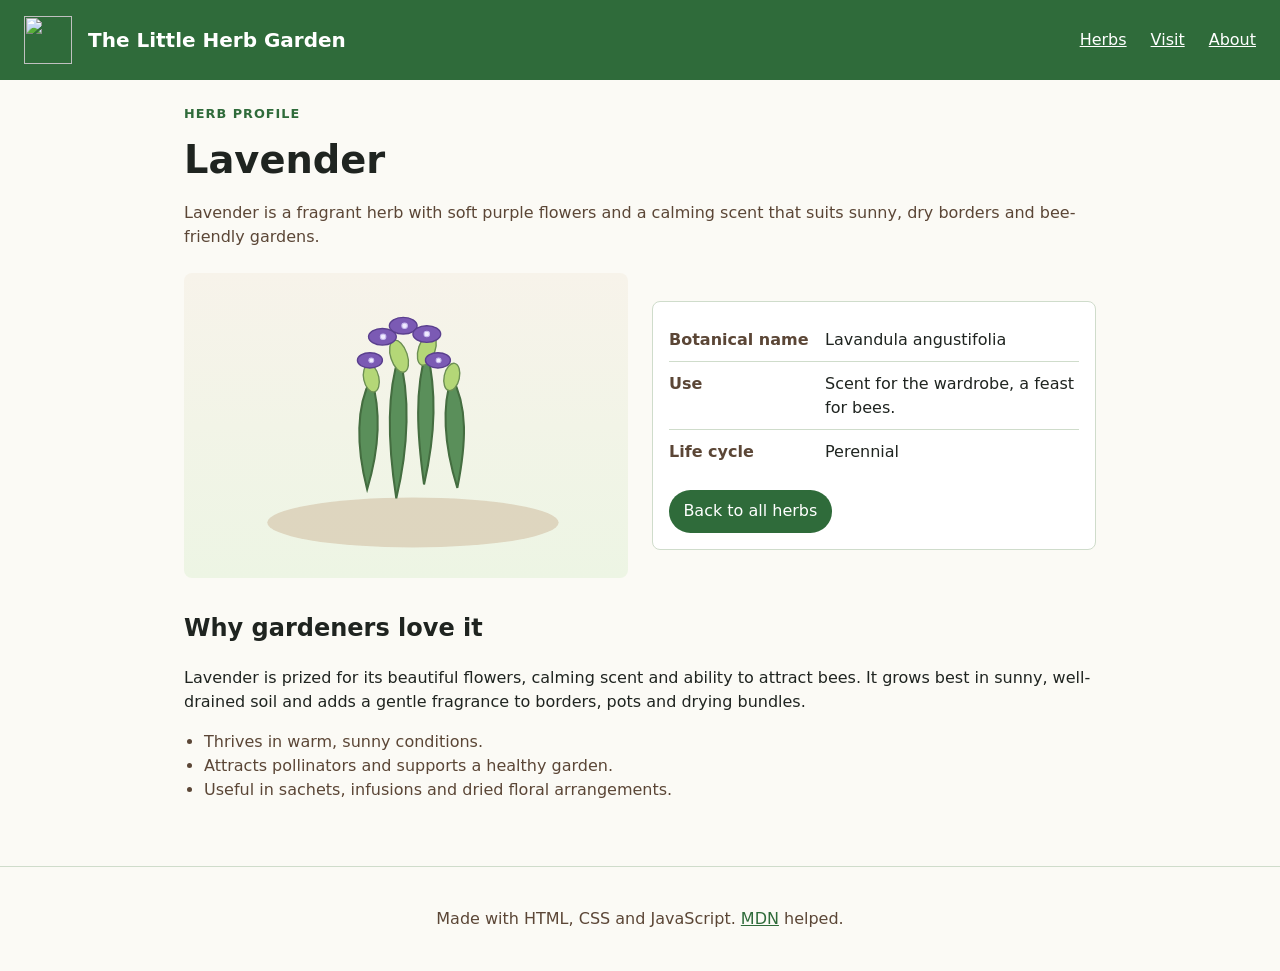
==== lavender.html @ fe7ba723 "Added lavender.html and lavender.svg, modified app.js and style.css to include new lavender content." ====
<!doctype html>
<html lang="en">
<head>
  <meta charset="utf-8">
  <meta name="viewport" content="width=device-width, initial-scale=1">
  <title>Lavender | The Little Herb Garden</title>
  <meta name="description" content="Lavender is a fragrant herb with purple flowers, a calming scent, and a place in sunny, bee-friendly gardens.">
  <link rel="icon" href="images/Logo.svg" type="image/svg+xml">
  <link rel="stylesheet" href="style.css">
</head>
<body>
    <header class="site-header">
    <img class="logo" src="images/Logo.svg" alt="" width="48" height="48">
    <p class="site-name">The Little Herb Garden</p>
    <nav>
      <ul>
        <li><a href="index.html#herbs">Herbs</a></li>
        <li><a href="index.html#visit">Visit</a></li>
        <li><a href="index.html#about">About</a></li>
      </ul>
    </nav>
    </header>

  <main class="detail-page">
    <article class="herb-detail" aria-labelledby="lavender-title">
      <p class="eyebrow">Herb profile</p>
      <h1 id="lavender-title" class="detail-title">Lavender</h1>
      <p class="detail-summary">Lavender is a fragrant herb with soft purple flowers and a calming scent that suits sunny, dry borders and bee-friendly gardens.</p>

      <div class="herb-layout">
        <figure class="detail-figure">
          <img src="images/lavender.svg">
        </figure>

        <aside class="detail-card" aria-label="Lavender details">
          <dl class="detail-meta">
            <div>
              <dt>Botanical name</dt>
              <dd>Lavandula angustifolia</dd>
            </div>
            <div>
              <dt>Use</dt>
              <dd>Scent for the wardrobe, a feast for bees.</dd>
            </div>
            <div>
              <dt>Life cycle</dt>
              <dd>Perennial</dd>
            </div>
          </dl>

          <a class="button" href="index.html#herbs">Back to all herbs</a>
        </aside>
      </div>

      <section class="detail-copy" aria-labelledby="lavender-care">
        <h2 id="lavender-care">Why gardeners love it</h2>
        <p>Lavender is prized for its beautiful flowers, calming scent and ability to attract bees. It grows best in sunny, well-drained soil and adds a gentle fragrance to borders, pots and drying bundles.</p>
        <ul>
          <li>Thrives in warm, sunny conditions.</li>
          <li>Attracts pollinators and supports a healthy garden.</li>
          <li>Useful in sachets, infusions and dried floral arrangements.</li>
        </ul>
      </section>
    </article>
  </main>
  <footer>
    <p>Made with HTML, CSS and JavaScript.
      <a href="https://developer.mozilla.org/">MDN</a> helped.</p>
  </footer>
</body>
</html>
---- style.css ----
/* The Little Herb Garden */

:root {
  --leaf: #2f6b3a;
  --leaf-light: #e7f1e4;
  --soil: #5b4636;
  --paper: #fbfaf5;
  --ink: #1f2420;
  --line: #cfdccb;
}

* {
  box-sizing: border-box;
}

body {
  margin: 0;
  font-family: system-ui, sans-serif;
  line-height: 1.5;
  color: var(--ink);
  background: var(--paper);
}

a {
  color: var(--leaf);
}

.site-header {
  display: flex;
  flex-wrap: wrap;
  align-items: center;
  gap: 1rem;
  padding: 1rem 1.5rem;
  background: var(--leaf);
  color: white;
}

.site-header a {
  color: white;
}

.site-name {
  margin: 0;
  font-size: 1.25rem;
  font-weight: 700;
}

nav {
  margin-left: auto;
}

nav ul {
  display: flex;
  gap: 1.5rem;
  margin: 0;
  padding: 0;
  list-style: none;
}

main {
  max-width: 60rem;
  margin: 0 auto;
  padding: 1.5rem;
}

section {
  margin-bottom: 2.5rem;
}

.intro {
  display: grid;
  gap: 1.5rem;
  align-items: center;
}

@media (min-width: 40rem) {
  .intro {
    grid-template-columns: 1fr 1fr;
  }
}

.hero {
  width: 100%;
  height: auto;
  border-radius: 0.5rem;
}

.cards {
  display: grid;
  grid-template-columns: repeat(auto-fill, minmax(14rem, 1fr));
  gap: 1rem;
  margin: 0;
  padding: 0;
  list-style: none;
}

.card {
  padding: 1rem;
  border: 1px solid var(--line);
  border-radius: 0.5rem;
  background: white;
}

.card h3 {
  margin: 0;
}

.card a {
  color: var(--leaf);
  text-decoration: none;
}

.card a:hover,
.card a:focus-visible {
  text-decoration: underline;
}

.latin {
  margin: 0 0 0.5rem;
  font-style: italic;
  color: var(--soil);
}

.life {
  display: inline-block;
  margin: 0;
  padding: 0.1rem 0.6rem;
  border-radius: 1rem;
  background: var(--leaf-light);
  font-size: 0.875rem;
}

.detail-page {
  max-width: 60rem;
  margin: 0 auto;
  padding: 1.5rem;
}

.eyebrow {
  margin: 0 0 0.5rem;
  font-size: 0.8rem;
  font-weight: 700;
  letter-spacing: 0.08em;
  text-transform: uppercase;
  color: var(--leaf);
}

.detail-title {
  margin: 0 0 0.75rem;
  font-size: clamp(2rem, 3vw, 3rem);
}

.detail-summary {
  margin: 0 0 1.5rem;
  color: var(--soil);
}

.herb-layout {
  display: grid;
  grid-template-columns: 1fr 1fr;
  gap: 1.5rem;
  align-items: center;
}

.detail-figure {
  margin: 0;
  padding: 0;
}

.detail-figure img {
  display: block;
  width: 100%;
  height: auto;
  border-radius: 0.5rem;
}

.detail-card {
  padding: 1rem;
  border: 1px solid var(--line);
  border-radius: 0.5rem;
  background: white;
}

.detail-meta {
  margin: 0 0 1rem;
}

.detail-meta div {
  display: grid;
  grid-template-columns: 9rem 1fr;
  gap: 0.75rem;
  padding: 0.6rem 0;
  border-bottom: 1px solid var(--line);
}

.detail-meta div:last-child {
  border-bottom: none;
}

.detail-meta dt {
  font-weight: 700;
  color: var(--soil);
}

.detail-meta dd {
  margin: 0;
}

.button {
  display: inline-block;
  padding: 0.6rem 0.9rem;
  border-radius: 999px;
  background: var(--leaf);
  color: white;
  text-decoration: none;
}

.detail-copy {
  margin-top: 2rem;
}

.detail-copy h2 {
  margin-top: 0;
}

.detail-copy ul {
  margin: 0;
  padding-left: 1.25rem;
  color: var(--soil);
}

@media (max-width: 40rem) {
  .herb-layout {
    grid-template-columns: 1fr;
  }

  .detail-meta div {
    grid-template-columns: 1fr;
  }
}

footer {
  padding: 1.5rem;
  border-top: 1px solid var(--line);
  text-align: center;
  color: var(--soil);
}
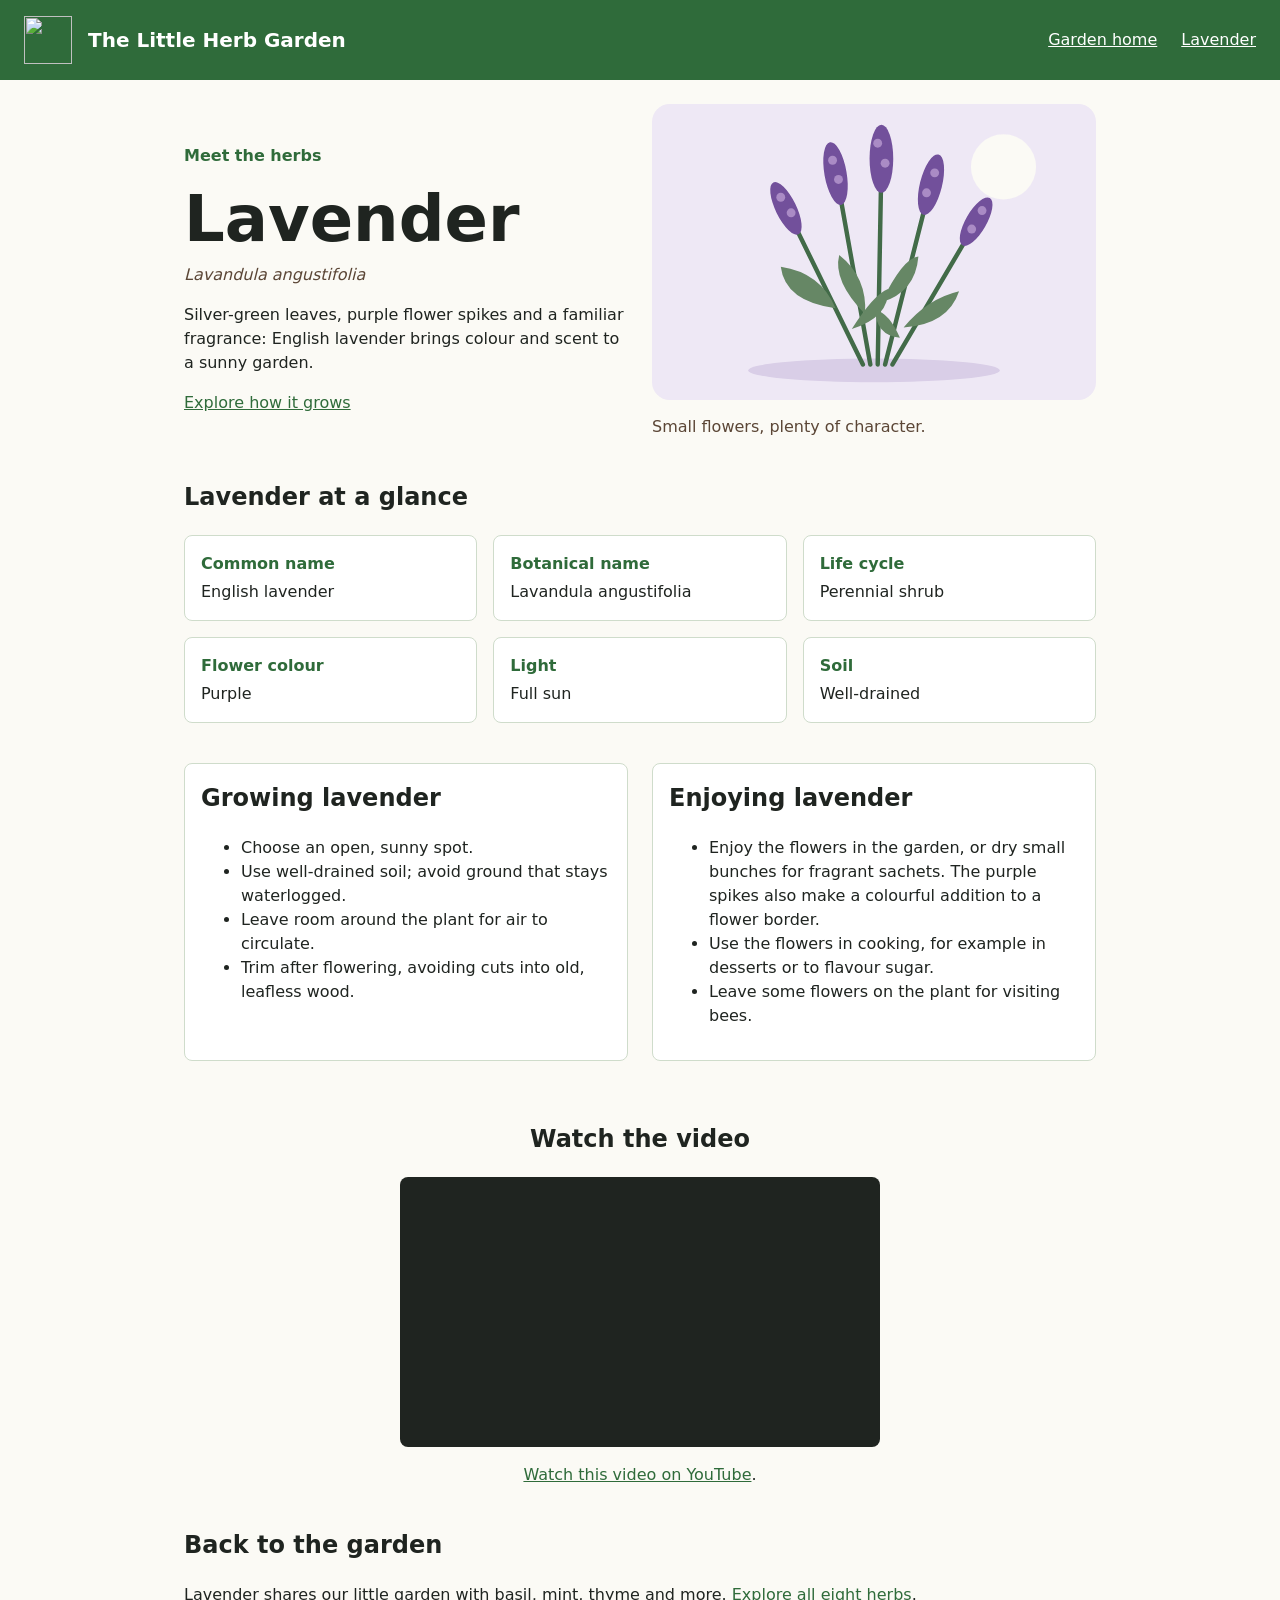
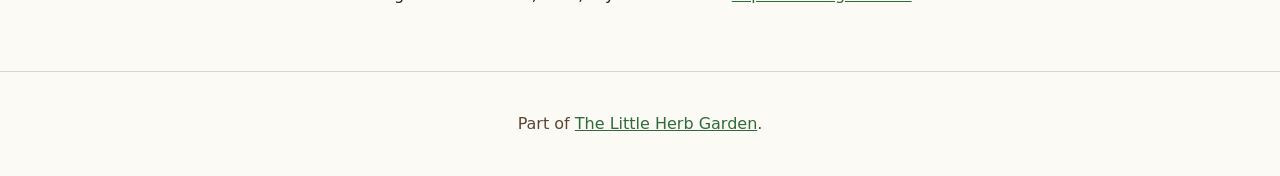
==== commit 5939fdd6: "Team Olha Zhibek Aruzhan dded responsive lavender page with SVG, JSON facts and video" ====
--- a/lavender.html
+++ b/lavender.html
@@ -3,69 +3,85 @@
 <head>
   <meta charset="utf-8">
   <meta name="viewport" content="width=device-width, initial-scale=1">
+  <meta name="description" content="Meet English lavender: fragrant purple flowers, growing conditions, and ideas for the garden.">
   <title>Lavender | The Little Herb Garden</title>
-  <meta name="description" content="Lavender is a fragrant herb with purple flowers, a calming scent, and a place in sunny, bee-friendly gardens.">
   <link rel="icon" href="images/Logo.svg" type="image/svg+xml">
   <link rel="stylesheet" href="style.css">
+  <script src="lavender.js" defer></script>
 </head>
-<body>
-    <header class="site-header">
+<body class="lavender-page">
+  <a class="skip-link" href="#main-content">Skip to main content</a>
+  <header class="site-header">
     <img class="logo" src="images/Logo.svg" alt="" width="48" height="48">
     <p class="site-name">The Little Herb Garden</p>
-    <nav>
+    <nav aria-label="Main navigation">
       <ul>
-        <li><a href="index.html#herbs">Herbs</a></li>
-        <li><a href="index.html#visit">Visit</a></li>
-        <li><a href="index.html#about">About</a></li>
+        <li><a href="index.html">Garden home</a></li>
+        <li><a href="lavender.html" aria-current="page">Lavender</a></li>
       </ul>
     </nav>
-    </header>
-
-  <main class="detail-page">
-    <article class="herb-detail" aria-labelledby="lavender-title">
-      <p class="eyebrow">Herb profile</p>
-      <h1 id="lavender-title" class="detail-title">Lavender</h1>
-      <p class="detail-summary">Lavender is a fragrant herb with soft purple flowers and a calming scent that suits sunny, dry borders and bee-friendly gardens.</p>
-
-      <div class="herb-layout">
-        <figure class="detail-figure">
-          <img src="images/lavender.svg">
+  </header>
+  <main id="main-content" tabindex="-1">
+    <article>
+      <header class="intro lavender-intro">
+        <div>
+          <p class="eyebrow">Meet the herbs</p>
+          <h1>Lavender</h1>
+          <p class="latin"><i lang="la">Lavandula angustifolia</i></p>
+          <p>Silver-green leaves, purple flower spikes and a familiar fragrance:
+            English lavender brings colour and scent to a sunny garden.</p>
+          <a href="#growing">Explore how it grows</a>
+        </div>
+        <figure class="lavender-figure">
+          <img class="hero" src="images/lavender.svg" width="600" height="400"
+            alt="An illustration of five purple lavender flower spikes with green stems and narrow leaves">
+          <figcaption>Small flowers, plenty of character.</figcaption>
         </figure>
-
-        <aside class="detail-card" aria-label="Lavender details">
-          <dl class="detail-meta">
-            <div>
-              <dt>Botanical name</dt>
-              <dd>Lavandula angustifolia</dd>
-            </div>
-            <div>
-              <dt>Use</dt>
-              <dd>Scent for the wardrobe, a feast for bees.</dd>
-            </div>
-            <div>
-              <dt>Life cycle</dt>
-              <dd>Perennial</dd>
-            </div>
-          </dl>
-
-          <a class="button" href="index.html#herbs">Back to all herbs</a>
-        </aside>
+      </header>
+      <section aria-labelledby="facts-heading">
+        <h2 id="facts-heading">Lavender at a glance</h2>
+        <p id="facts-status" role="status">Loading lavender facts…</p>
+        <dl id="lavender-facts" class="facts-grid"></dl>
+        <noscript><p>Enable JavaScript to see the extra facts. The growing guide below is available without it.</p></noscript>
+      </section>
+      <div class="lavender-sections">
+        <section id="growing" class="card" aria-labelledby="growing-heading">
+          <h2 id="growing-heading">Growing lavender</h2>
+          <ul>
+            <li>Choose an open, sunny spot.</li>
+            <li>Use well-drained soil; avoid ground that stays waterlogged.</li>
+            <li>Leave room around the plant for air to circulate.</li>
+            <li>Trim after flowering, avoiding cuts into old, leafless wood.</li>
+          </ul>
+        </section>
+        <section class="card" aria-labelledby="uses-heading">
+          <h2 id="uses-heading">Enjoying lavender</h2>
+           <ul>
+            <li>Enjoy the flowers in the garden, or dry small bunches for fragrant sachets.
+            The purple spikes also make a colourful addition to a flower border.</li>
+            <li>Use the flowers in cooking, for example in desserts or to flavour sugar.</li>
+            <li>Leave some flowers on the plant for visiting bees.</li>
+          </ul>
+        </section>
       </div>
-
-      <section class="detail-copy" aria-labelledby="lavender-care">
-        <h2 id="lavender-care">Why gardeners love it</h2>
-        <p>Lavender is prized for its beautiful flowers, calming scent and ability to attract bees. It grows best in sunny, well-drained soil and adds a gentle fragrance to borders, pots and drying bundles.</p>
-        <ul>
-          <li>Thrives in warm, sunny conditions.</li>
-          <li>Attracts pollinators and supports a healthy garden.</li>
-          <li>Useful in sachets, infusions and dried floral arrangements.</li>
-        </ul>
+      <section class="video-section" aria-labelledby="video-heading">
+        <h2 id="video-heading">Watch the video</h2>
+        <div class="video-player">
+          <iframe src="https://www.youtube-nocookie.com/embed/fj7h5E_E-5w"
+            title="YouTube video on the lavender page" width="480" height="270"
+            loading="lazy" referrerpolicy="strict-origin-when-cross-origin"
+            allow="accelerometer; autoplay; clipboard-write; encrypted-media; gyroscope; picture-in-picture; web-share"
+            allowfullscreen></iframe>
+        </div>
+        <p><a href="https://www.youtube.com/watch?v=fj7h5E_E-5w">Watch this video on YouTube</a>.</p>
+      </section>
+      <section aria-labelledby="garden-heading">
+        <h2 id="garden-heading">Back to the garden</h2>
+        <p>Lavender shares our little garden with basil, mint, thyme and more.
+          <a href="index.html#herbs">Explore all eight herbs</a>.</p>
       </section>
     </article>
   </main>
-  <footer>
-    <p>Made with HTML, CSS and JavaScript.
-      <a href="https://developer.mozilla.org/">MDN</a> helped.</p>
-  </footer>
+  <footer><p>Part of <a href="index.html">The Little Herb Garden</a>.</p></footer>
 </body>
 </html>
--- a/style.css
+++ b/style.css
@@ -94,7 +94,8 @@
   list-style: none;
 }
 
-.card {
+.card,
+.fact-card {
   padding: 1rem;
   border: 1px solid var(--line);
   border-radius: 0.5rem;
@@ -105,16 +106,6 @@
   margin: 0;
 }
 
-.card a {
-  color: var(--leaf);
-  text-decoration: none;
-}
-
-.card a:hover,
-.card a:focus-visible {
-  text-decoration: underline;
-}
-
 .latin {
   margin: 0 0 0.5rem;
   font-style: italic;
@@ -128,115 +119,6 @@
   border-radius: 1rem;
   background: var(--leaf-light);
   font-size: 0.875rem;
-}
-
-.detail-page {
-  max-width: 60rem;
-  margin: 0 auto;
-  padding: 1.5rem;
-}
-
-.eyebrow {
-  margin: 0 0 0.5rem;
-  font-size: 0.8rem;
-  font-weight: 700;
-  letter-spacing: 0.08em;
-  text-transform: uppercase;
-  color: var(--leaf);
-}
-
-.detail-title {
-  margin: 0 0 0.75rem;
-  font-size: clamp(2rem, 3vw, 3rem);
-}
-
-.detail-summary {
-  margin: 0 0 1.5rem;
-  color: var(--soil);
-}
-
-.herb-layout {
-  display: grid;
-  grid-template-columns: 1fr 1fr;
-  gap: 1.5rem;
-  align-items: center;
-}
-
-.detail-figure {
-  margin: 0;
-  padding: 0;
-}
-
-.detail-figure img {
-  display: block;
-  width: 100%;
-  height: auto;
-  border-radius: 0.5rem;
-}
-
-.detail-card {
-  padding: 1rem;
-  border: 1px solid var(--line);
-  border-radius: 0.5rem;
-  background: white;
-}
-
-.detail-meta {
-  margin: 0 0 1rem;
-}
-
-.detail-meta div {
-  display: grid;
-  grid-template-columns: 9rem 1fr;
-  gap: 0.75rem;
-  padding: 0.6rem 0;
-  border-bottom: 1px solid var(--line);
-}
-
-.detail-meta div:last-child {
-  border-bottom: none;
-}
-
-.detail-meta dt {
-  font-weight: 700;
-  color: var(--soil);
-}
-
-.detail-meta dd {
-  margin: 0;
-}
-
-.button {
-  display: inline-block;
-  padding: 0.6rem 0.9rem;
-  border-radius: 999px;
-  background: var(--leaf);
-  color: white;
-  text-decoration: none;
-}
-
-.detail-copy {
-  margin-top: 2rem;
-}
-
-.detail-copy h2 {
-  margin-top: 0;
-}
-
-.detail-copy ul {
-  margin: 0;
-  padding-left: 1.25rem;
-  color: var(--soil);
-}
-
-@media (max-width: 40rem) {
-  .herb-layout {
-    grid-template-columns: 1fr;
-  }
-
-  .detail-meta div {
-    grid-template-columns: 1fr;
-  }
 }
 
 footer {
@@ -245,3 +127,128 @@
   text-align: center;
   color: var(--soil);
 }
+
+/* Lavender detail page and shared keyboard navigation. */
+nav ul {
+  flex-wrap: wrap;
+}
+
+:focus-visible {
+  outline: 3px solid #72509b;
+  outline-offset: 4px;
+}
+
+.site-header a:focus-visible {
+  outline-color: white;
+}
+
+.skip-link {
+  position: absolute;
+  top: 0.5rem;
+  left: 0.5rem;
+  z-index: 1;
+  padding: 0.75rem 1rem;
+  background: white;
+  transform: translateY(-200%);
+}
+
+.skip-link:focus {
+  transform: translateY(0);
+}
+
+.visually-hidden {
+  position: absolute;
+  width: 1px;
+  height: 1px;
+  padding: 0;
+  margin: -1px;
+  overflow: hidden;
+  clip-path: inset(50%);
+  white-space: nowrap;
+  border: 0;
+}
+
+.lavender-intro {
+  margin-bottom: 2.5rem;
+}
+
+.lavender-intro h1 {
+  margin: 0 0 0.5rem;
+  font-size: clamp(2.5rem, 7vw, 4rem);
+  line-height: 1.1;
+}
+
+.eyebrow {
+  color: var(--leaf);
+  font-weight: 700;
+}
+
+.lavender-figure {
+  min-width: 0;
+  margin: 0;
+}
+
+.lavender-figure figcaption {
+  margin-top: 0.5rem;
+  color: var(--soil);
+}
+
+.facts-grid {
+  display: grid;
+  grid-template-columns: repeat(auto-fit, minmax(min(100%, 14rem), 1fr));
+  gap: 1rem;
+}
+
+.fact-card dt {
+  color: var(--leaf);
+  font-weight: 700;
+}
+
+.fact-card dd {
+  margin: 0.25rem 0 0;
+}
+
+.lavender-sections {
+  display: grid;
+  gap: 1.5rem;
+}
+
+.lavender-sections h2 {
+  margin-top: 0;
+}
+
+.card-links {
+  margin-top: 0.75rem;
+}
+
+.herb-link {
+  display: inline-block;
+  margin-top: 0.75rem;
+}
+
+@media (min-width: 40rem) {
+  .lavender-sections {
+    grid-template-columns: 1fr 1fr;
+  }
+}
+
+.video-player {
+  width: 100%;
+  max-width: 30rem;
+  margin-inline: auto;
+  aspect-ratio: 16 / 9;
+  overflow: hidden;
+  border-radius: 0.5rem;
+  background: #1f2420;
+}
+
+.video-player iframe {
+  display: block;
+  width: 100%;
+  height: 100%;
+  border: 0;
+}
+
+.video-section {
+  text-align: center;
+}
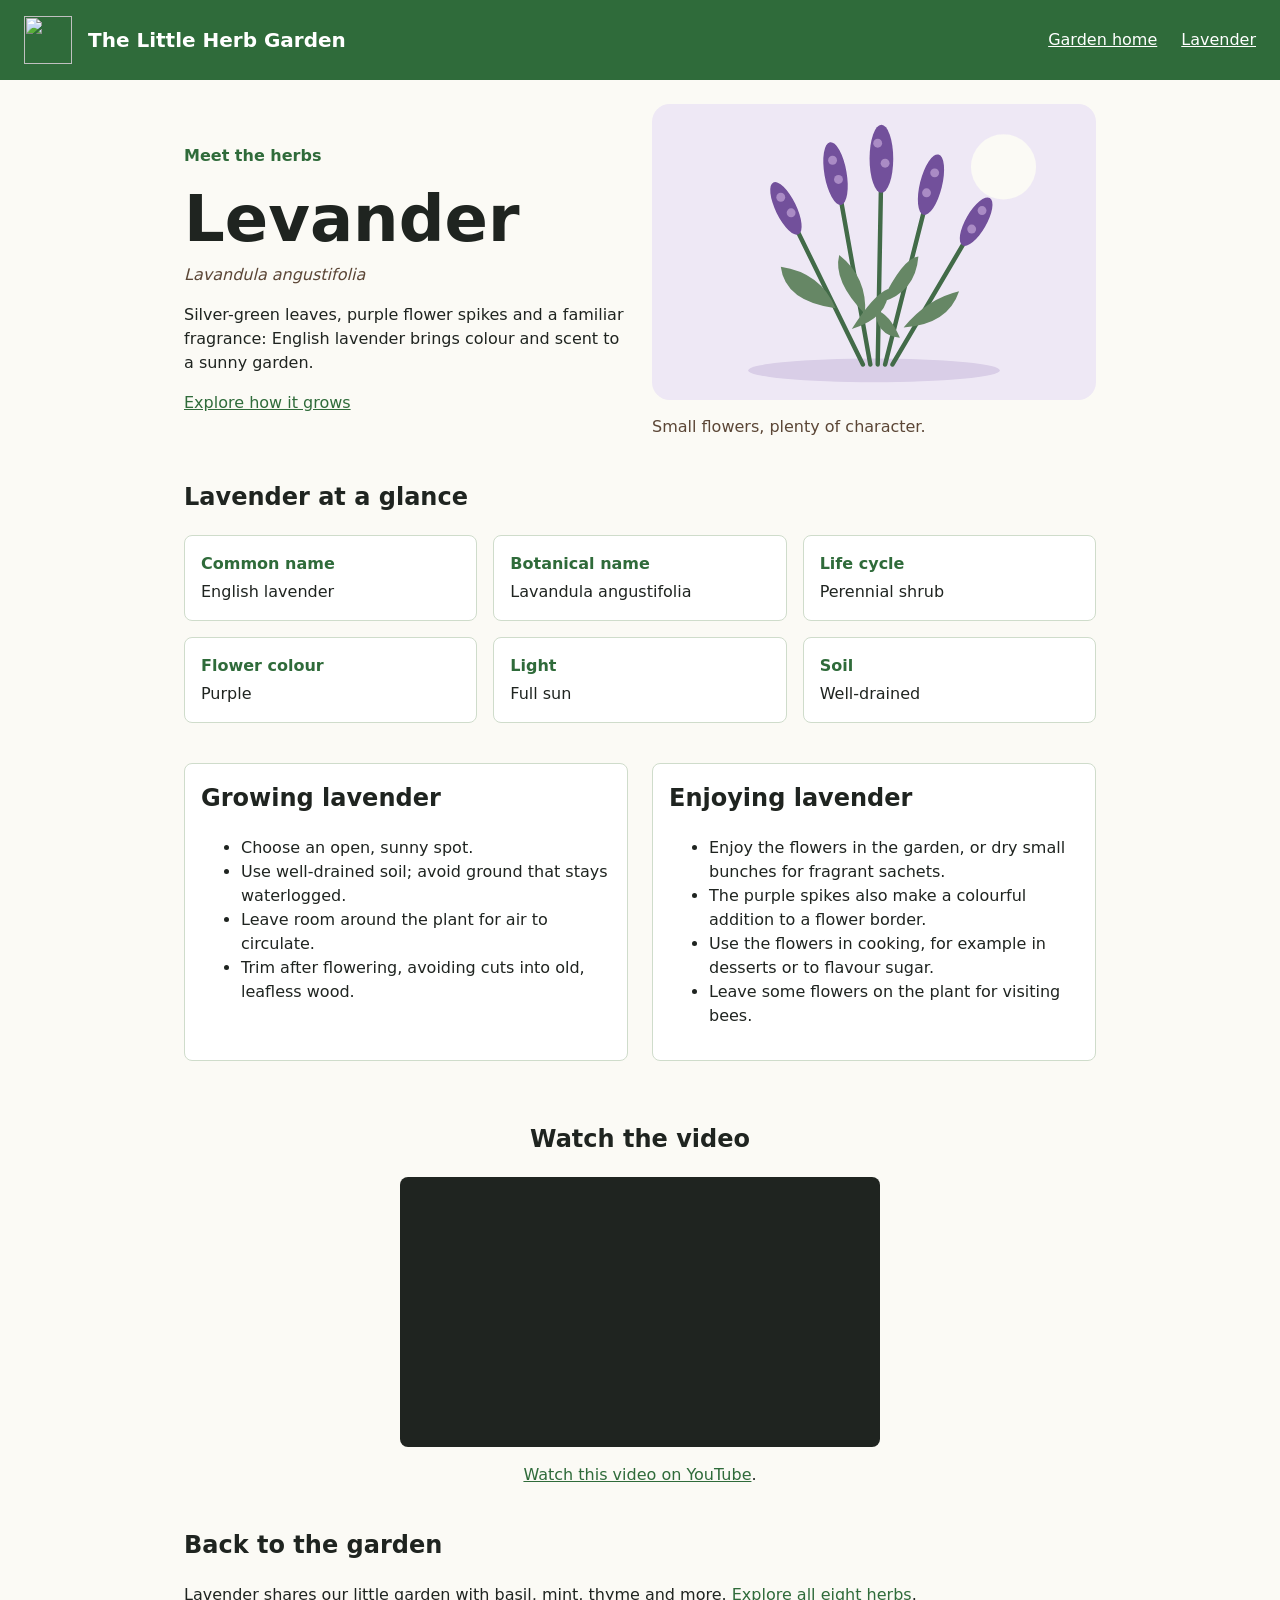
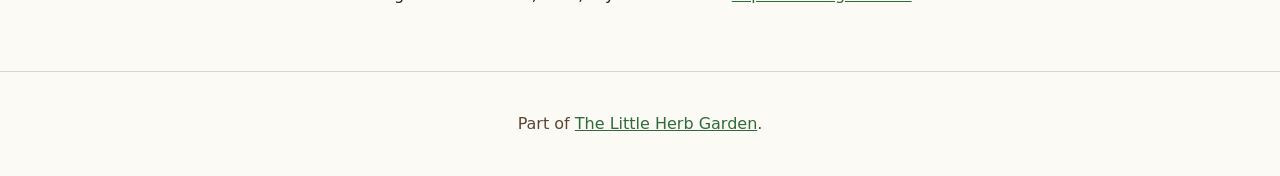
==== commit b3ef8544: "Update Lavendar to get info from JSON" ====
--- a/lavender.html
+++ b/lavender.html
@@ -21,60 +21,59 @@
       </ul>
     </nav>
   </header>
+
+
+
   <main id="main-content" tabindex="-1">
     <article>
       <header class="intro lavender-intro">
         <div>
           <p class="eyebrow">Meet the herbs</p>
-          <h1>Lavender</h1>
-          <p class="latin"><i lang="la">Lavandula angustifolia</i></p>
-          <p>Silver-green leaves, purple flower spikes and a familiar fragrance:
-            English lavender brings colour and scent to a sunny garden.</p>
+          <h1 id="lavender-name"></h1>
+          <p class="latin"><i lang="la" id="lavender-latin"></i></p>
+          <p id="lavender-description"></p>
           <a href="#growing">Explore how it grows</a>
         </div>
+
         <figure class="lavender-figure">
-          <img class="hero" src="images/lavender.svg" width="600" height="400"
-            alt="An illustration of five purple lavender flower spikes with green stems and narrow leaves">
-          <figcaption>Small flowers, plenty of character.</figcaption>
+          <img class="hero" id="lavender-img" width="600" height="400">
+          <figcaption id="lavender-imgdescr"></figcaption>
         </figure>
       </header>
+
+
+
       <section aria-labelledby="facts-heading">
         <h2 id="facts-heading">Lavender at a glance</h2>
         <p id="facts-status" role="status">Loading lavender facts…</p>
         <dl id="lavender-facts" class="facts-grid"></dl>
         <noscript><p>Enable JavaScript to see the extra facts. The growing guide below is available without it.</p></noscript>
       </section>
+
       <div class="lavender-sections">
         <section id="growing" class="card" aria-labelledby="growing-heading">
           <h2 id="growing-heading">Growing lavender</h2>
-          <ul>
-            <li>Choose an open, sunny spot.</li>
-            <li>Use well-drained soil; avoid ground that stays waterlogged.</li>
-            <li>Leave room around the plant for air to circulate.</li>
-            <li>Trim after flowering, avoiding cuts into old, leafless wood.</li>
-          </ul>
+          <ul id="lavender-growing"></ul>
         </section>
+
         <section class="card" aria-labelledby="uses-heading">
           <h2 id="uses-heading">Enjoying lavender</h2>
-           <ul>
-            <li>Enjoy the flowers in the garden, or dry small bunches for fragrant sachets.
-            The purple spikes also make a colourful addition to a flower border.</li>
-            <li>Use the flowers in cooking, for example in desserts or to flavour sugar.</li>
-            <li>Leave some flowers on the plant for visiting bees.</li>
-          </ul>
+           <ul id="lavender-enjoyment"></ul>
         </section>
+
       </div>
+
       <section class="video-section" aria-labelledby="video-heading">
         <h2 id="video-heading">Watch the video</h2>
         <div class="video-player">
-          <iframe src="https://www.youtube-nocookie.com/embed/fj7h5E_E-5w"
-            title="YouTube video on the lavender page" width="480" height="270"
+          <iframe id="lavender-video" width="480" height="270"
             loading="lazy" referrerpolicy="strict-origin-when-cross-origin"
             allow="accelerometer; autoplay; clipboard-write; encrypted-media; gyroscope; picture-in-picture; web-share"
             allowfullscreen></iframe>
         </div>
-        <p><a href="https://www.youtube.com/watch?v=fj7h5E_E-5w">Watch this video on YouTube</a>.</p>
+        <p><a id="lavender-link">Watch this video on YouTube</a>.</p>
       </section>
+
       <section aria-labelledby="garden-heading">
         <h2 id="garden-heading">Back to the garden</h2>
         <p>Lavender shares our little garden with basil, mint, thyme and more.
@@ -82,6 +81,10 @@
       </section>
     </article>
   </main>
+ 
+ 
+ 
+ 
   <footer><p>Part of <a href="index.html">The Little Herb Garden</a>.</p></footer>
 </body>
 </html>
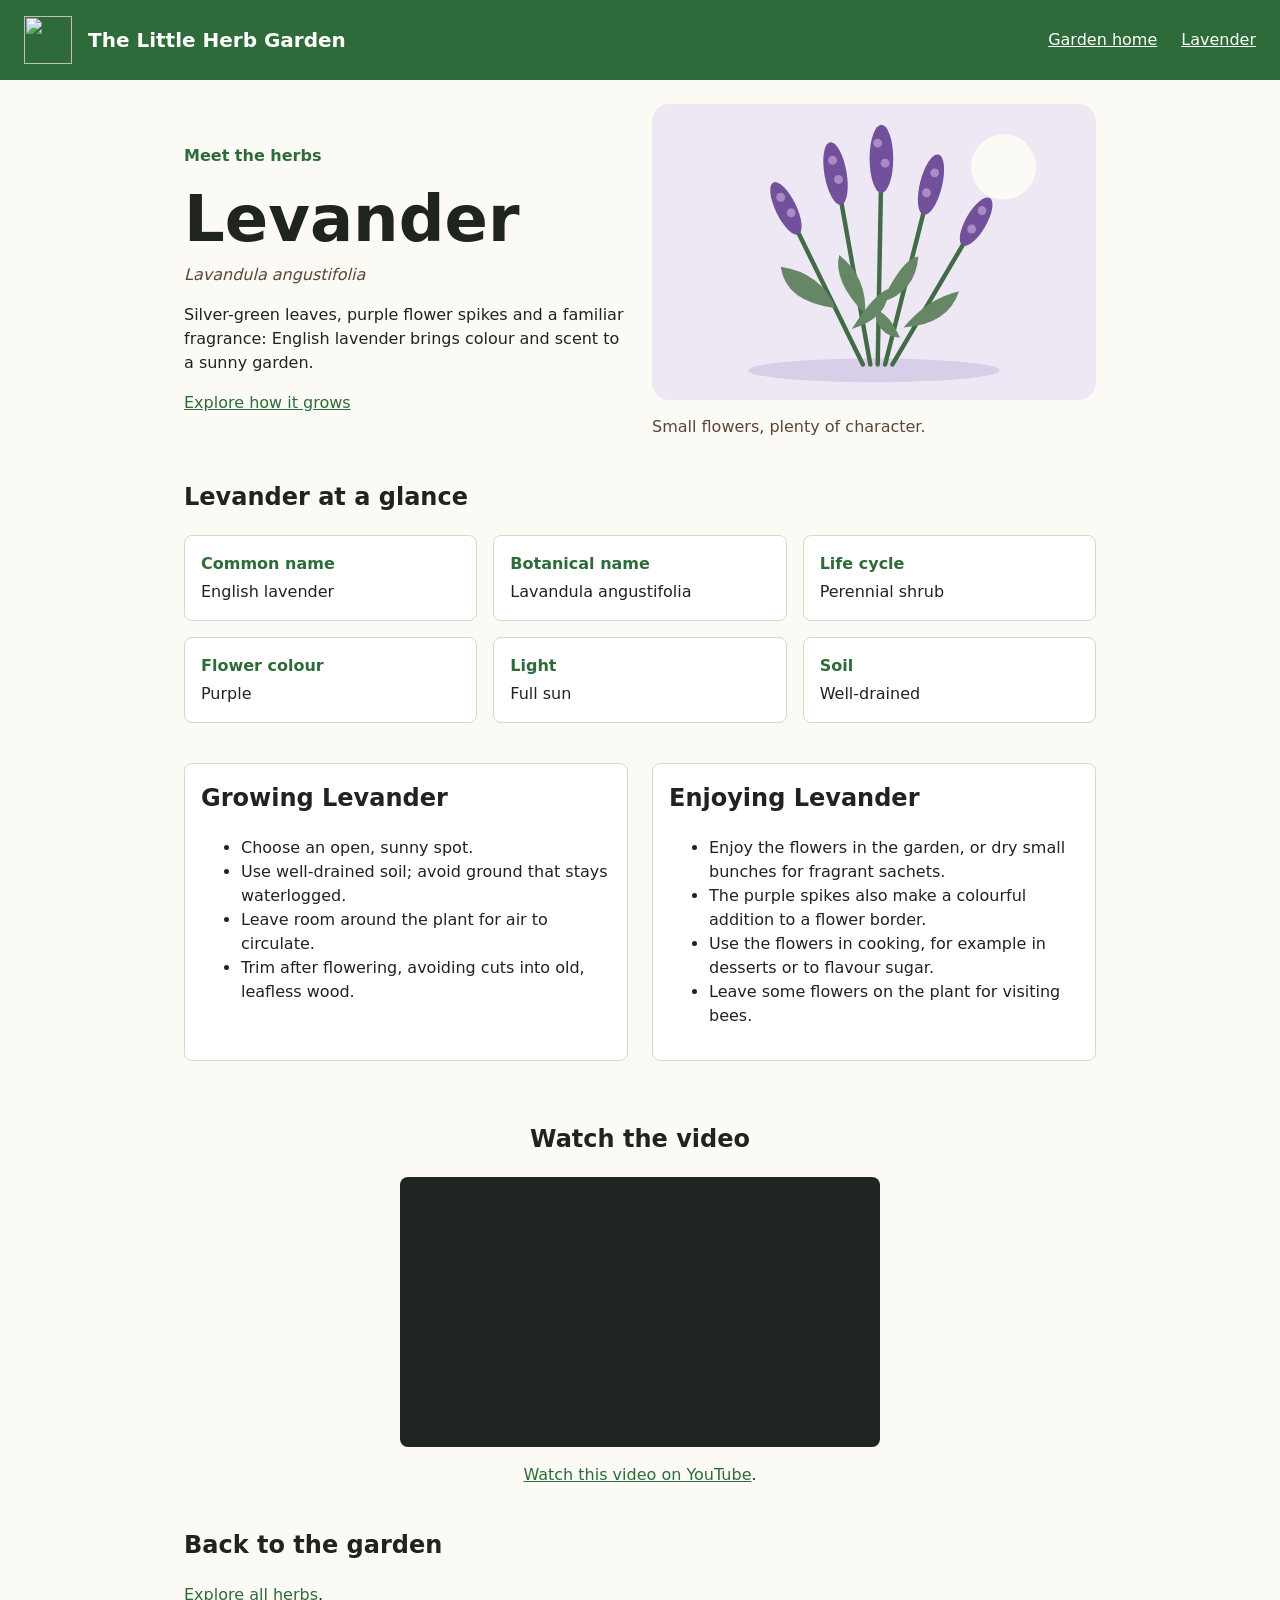
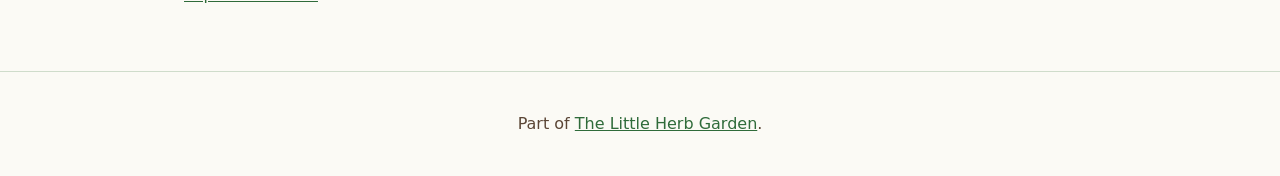
==== commit d9c960fc: "Update name Lavender to get from json" ====
--- a/lavender.html
+++ b/lavender.html
@@ -44,20 +44,20 @@
 
 
       <section aria-labelledby="facts-heading">
-        <h2 id="facts-heading">Lavender at a glance</h2>
-        <p id="facts-status" role="status">Loading lavender facts…</p>
+        <h2 id="facts-heading"></h2>
+        <p id="facts-status" role="status">Loading facts…</p>
         <dl id="lavender-facts" class="facts-grid"></dl>
         <noscript><p>Enable JavaScript to see the extra facts. The growing guide below is available without it.</p></noscript>
       </section>
 
       <div class="lavender-sections">
         <section id="growing" class="card" aria-labelledby="growing-heading">
-          <h2 id="growing-heading">Growing lavender</h2>
+          <h2 id="growing-heading"></h2>
           <ul id="lavender-growing"></ul>
         </section>
 
         <section class="card" aria-labelledby="uses-heading">
-          <h2 id="uses-heading">Enjoying lavender</h2>
+          <h2 id="uses-heading"></h2>
            <ul id="lavender-enjoyment"></ul>
         </section>
 
@@ -76,8 +76,7 @@
 
       <section aria-labelledby="garden-heading">
         <h2 id="garden-heading">Back to the garden</h2>
-        <p>Lavender shares our little garden with basil, mint, thyme and more.
-          <a href="index.html#herbs">Explore all eight herbs</a>.</p>
+          <a href="index.html#herbs">Explore all herbs</a>.</p>
       </section>
     </article>
   </main>
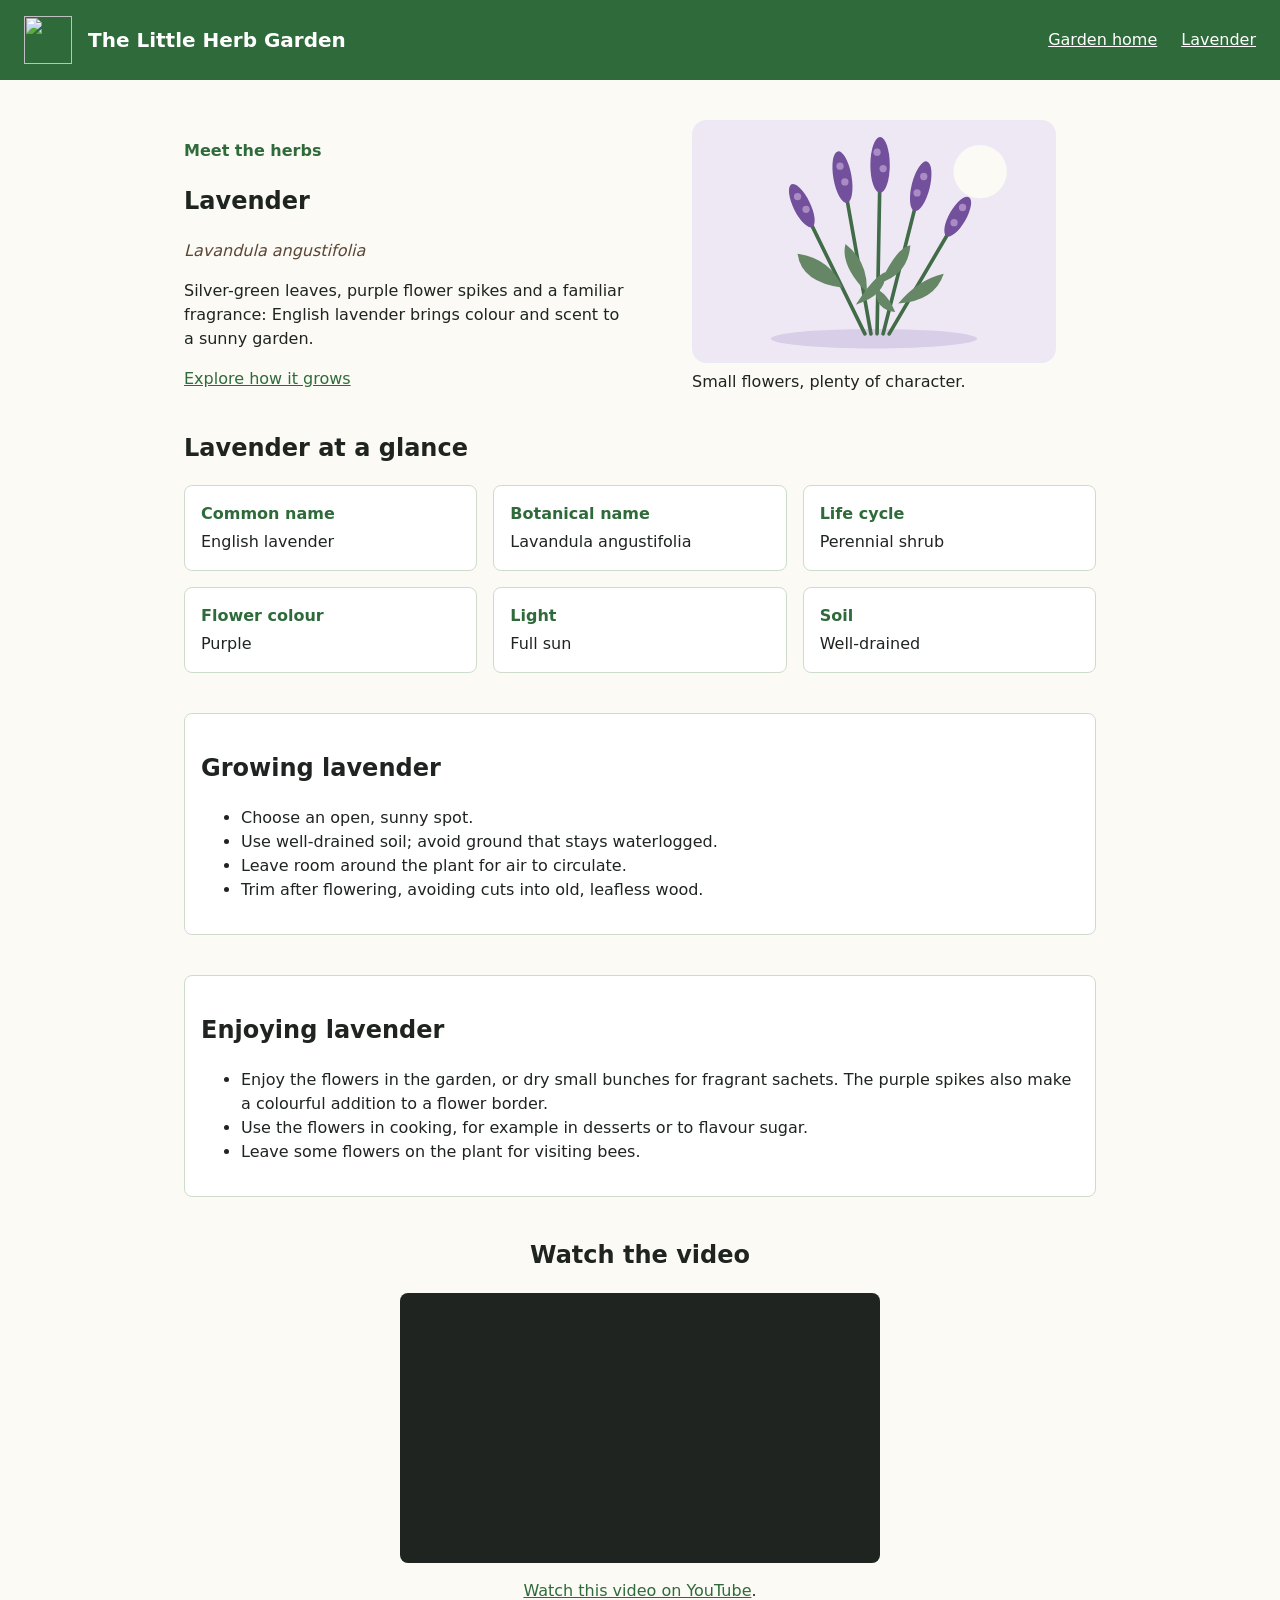
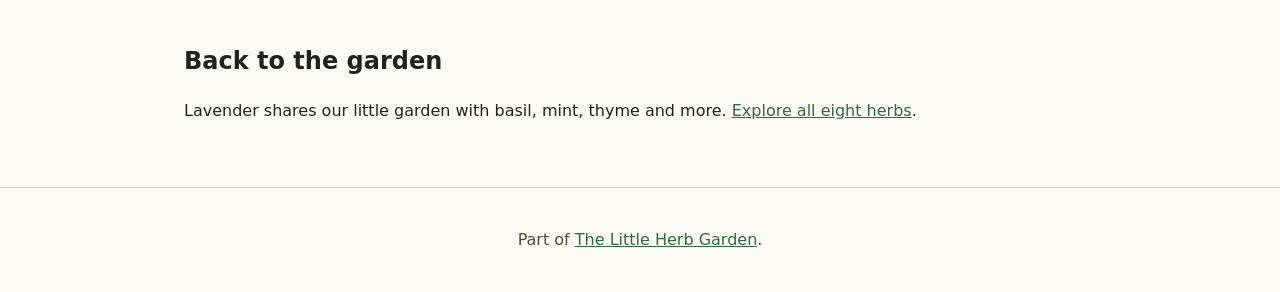
==== commit cbbe7d2a: "Resolve merge conflicts keeping herb-update versions" ====
--- a/lavender.html
+++ b/lavender.html
@@ -21,69 +21,67 @@
       </ul>
     </nav>
   </header>
-
-
-
   <main id="main-content" tabindex="-1">
     <article>
       <header class="intro lavender-intro">
         <div>
           <p class="eyebrow">Meet the herbs</p>
-          <h1 id="lavender-name"></h1>
-          <p class="latin"><i lang="la" id="lavender-latin"></i></p>
-          <p id="lavender-description"></p>
+          <h1>Lavender</h1>
+          <p class="latin"><i lang="la">Lavandula angustifolia</i></p>
+          <p>Silver-green leaves, purple flower spikes and a familiar fragrance:
+            English lavender brings colour and scent to a sunny garden.</p>
           <a href="#growing">Explore how it grows</a>
         </div>
-
         <figure class="lavender-figure">
-          <img class="hero" id="lavender-img" width="600" height="400">
-          <figcaption id="lavender-imgdescr"></figcaption>
+          <img class="hero" src="images/lavender.svg" width="600" height="400"
+            alt="An illustration of five purple lavender flower spikes with green stems and narrow leaves">
+          <figcaption>Small flowers, plenty of character.</figcaption>
         </figure>
       </header>
-
-
-
       <section aria-labelledby="facts-heading">
-        <h2 id="facts-heading"></h2>
-        <p id="facts-status" role="status">Loading facts…</p>
+        <h2 id="facts-heading">Lavender at a glance</h2>
+        <p id="facts-status" role="status">Loading lavender facts…</p>
         <dl id="lavender-facts" class="facts-grid"></dl>
         <noscript><p>Enable JavaScript to see the extra facts. The growing guide below is available without it.</p></noscript>
       </section>
-
       <div class="lavender-sections">
         <section id="growing" class="card" aria-labelledby="growing-heading">
-          <h2 id="growing-heading"></h2>
-          <ul id="lavender-growing"></ul>
+          <h2 id="growing-heading">Growing lavender</h2>
+          <ul>
+            <li>Choose an open, sunny spot.</li>
+            <li>Use well-drained soil; avoid ground that stays waterlogged.</li>
+            <li>Leave room around the plant for air to circulate.</li>
+            <li>Trim after flowering, avoiding cuts into old, leafless wood.</li>
+          </ul>
         </section>
-
         <section class="card" aria-labelledby="uses-heading">
-          <h2 id="uses-heading"></h2>
-           <ul id="lavender-enjoyment"></ul>
+          <h2 id="uses-heading">Enjoying lavender</h2>
+           <ul>
+            <li>Enjoy the flowers in the garden, or dry small bunches for fragrant sachets.
+            The purple spikes also make a colourful addition to a flower border.</li>
+            <li>Use the flowers in cooking, for example in desserts or to flavour sugar.</li>
+            <li>Leave some flowers on the plant for visiting bees.</li>
+          </ul>
         </section>
-
       </div>
-
       <section class="video-section" aria-labelledby="video-heading">
         <h2 id="video-heading">Watch the video</h2>
         <div class="video-player">
-          <iframe id="lavender-video" width="480" height="270"
+          <iframe src="https://www.youtube-nocookie.com/embed/fj7h5E_E-5w"
+            title="YouTube video on the lavender page" width="480" height="270"
             loading="lazy" referrerpolicy="strict-origin-when-cross-origin"
             allow="accelerometer; autoplay; clipboard-write; encrypted-media; gyroscope; picture-in-picture; web-share"
             allowfullscreen></iframe>
         </div>
-        <p><a id="lavender-link">Watch this video on YouTube</a>.</p>
+        <p><a href="https://www.youtube.com/watch?v=fj7h5E_E-5w">Watch this video on YouTube</a>.</p>
       </section>
-
       <section aria-labelledby="garden-heading">
         <h2 id="garden-heading">Back to the garden</h2>
-          <a href="index.html#herbs">Explore all herbs</a>.</p>
+        <p>Lavender shares our little garden with basil, mint, thyme and more.
+          <a href="index.html#herbs">Explore all eight herbs</a>.</p>
       </section>
     </article>
   </main>
- 
- 
- 
- 
   <footer><p>Part of <a href="index.html">The Little Herb Garden</a>.</p></footer>
 </body>
 </html>
--- a/style.css
+++ b/style.css
@@ -128,7 +128,7 @@
   color: var(--soil);
 }
 
-/* Lavender detail page and shared keyboard navigation. */
+/* Herb detail page and shared keyboard navigation. */
 nav ul {
   flex-wrap: wrap;
 }
@@ -168,11 +168,11 @@
   border: 0;
 }
 
-.lavender-intro {
+.herb-intro {
   margin-bottom: 2.5rem;
 }
 
-.lavender-intro h1 {
+.herb-intro h1 {
   margin: 0 0 0.5rem;
   font-size: clamp(2.5rem, 7vw, 4rem);
   line-height: 1.1;
@@ -183,12 +183,12 @@
   font-weight: 700;
 }
 
-.lavender-figure {
+.herb-figure {
   min-width: 0;
   margin: 0;
 }
 
-.lavender-figure figcaption {
+.herb-figure figcaption {
   margin-top: 0.5rem;
   color: var(--soil);
 }
@@ -208,12 +208,12 @@
   margin: 0.25rem 0 0;
 }
 
-.lavender-sections {
+.herb-sections {
   display: grid;
   gap: 1.5rem;
 }
 
-.lavender-sections h2 {
+.herb-sections h2 {
   margin-top: 0;
 }
 
@@ -227,7 +227,7 @@
 }
 
 @media (min-width: 40rem) {
-  .lavender-sections {
+  .herb-sections {
     grid-template-columns: 1fr 1fr;
   }
 }
@@ -252,3 +252,21 @@
 .video-section {
   text-align: center;
 }
+
+.image-fallback {
+  display: inline-flex;
+  align-items: center;
+  justify-content: center;
+  padding: 1rem;
+  border: 1px solid var(--line);
+  border-radius: 0.5rem;
+  color: var(--soil);
+  background: var(--leaf-light);
+}
+
+.herb-figure .image-fallback,
+.intro > .image-fallback {
+  display: flex;
+  width: 100%;
+  aspect-ratio: 3 / 2;
+}
